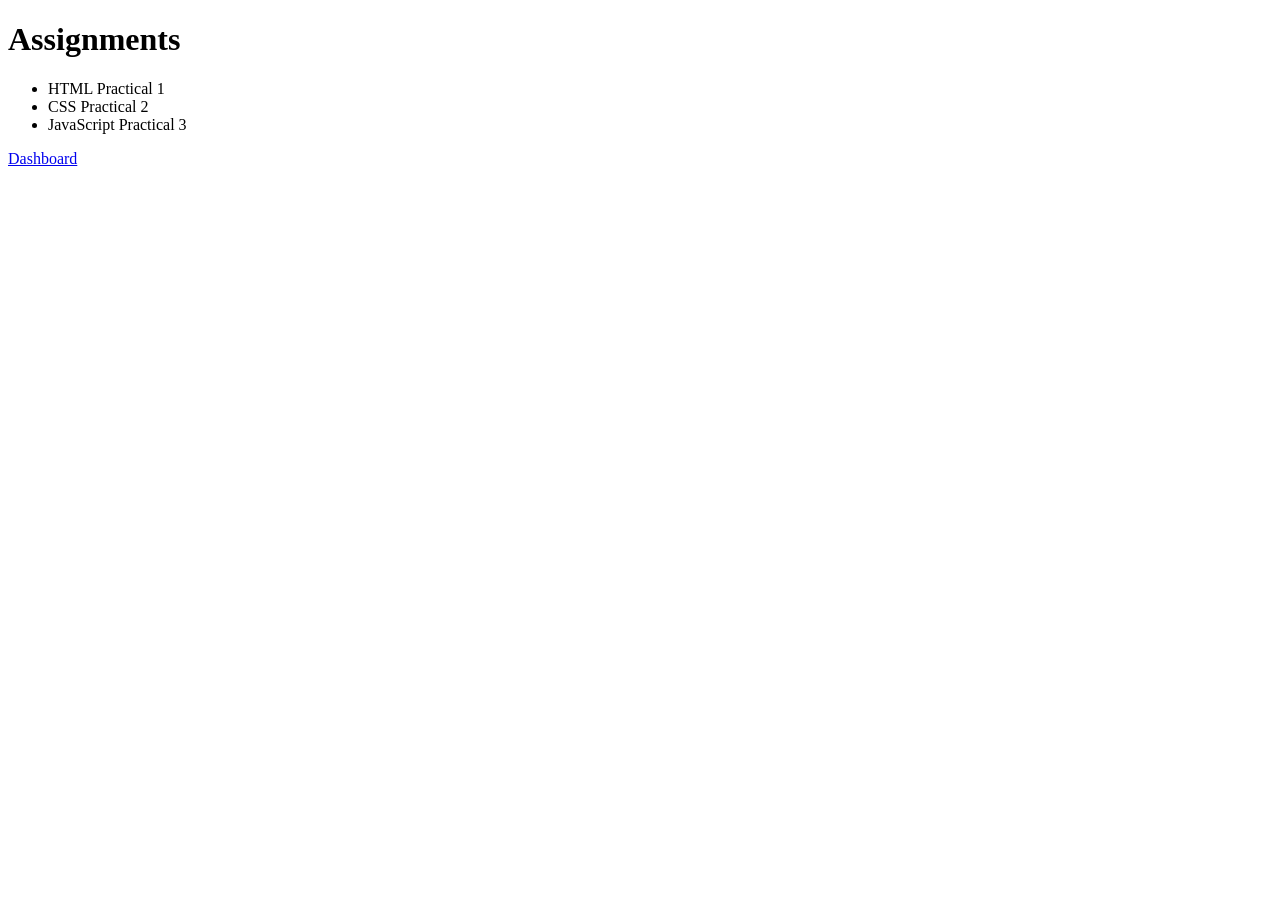
==== pages/assignment.html @ 19e186c9 "Practical 5 Done" ====
<!DOCTYPE html>
<html>
<head>
<title>Assignments</title>
<link rel="stylesheet" href="css/style.css">
</head>

<body>

<h1>Assignments</h1>

<ul>

<li>HTML Practical 1</li>

<li>CSS Practical 2</li>

<li>JavaScript Practical 3</li>

</ul>

<a href="dashboard.html">Dashboard</a>

</body>
</html>
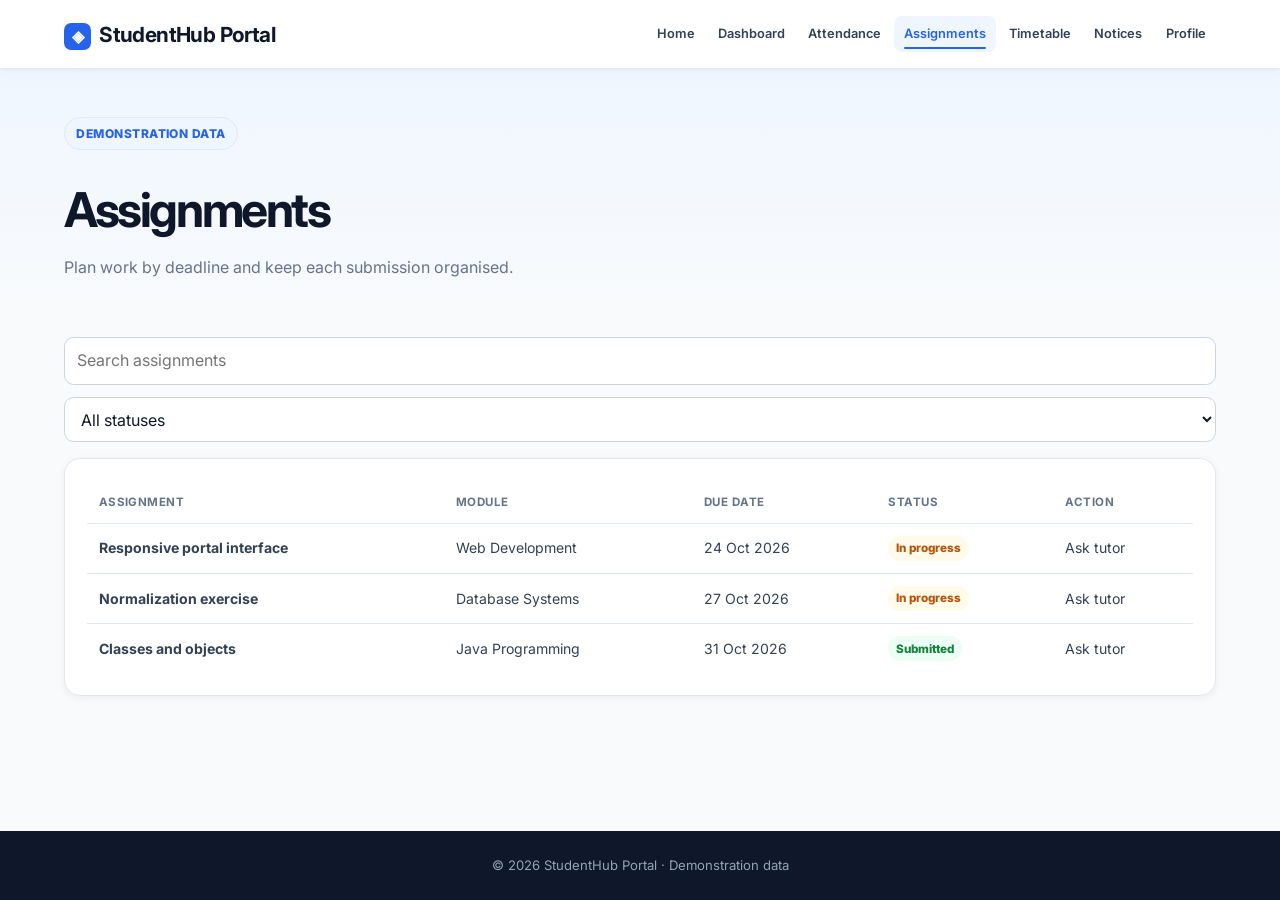
==== commit 7c47e150: "Practical done" ====
--- a/pages/assignment.html
+++ b/pages/assignment.html
@@ -1,25 +1 @@
-<!DOCTYPE html>
-<html>
-<head>
-<title>Assignments</title>
-<link rel="stylesheet" href="css/style.css">
-</head>
-
-<body>
-
-<h1>Assignments</h1>
-
-<ul>
-
-<li>HTML Practical 1</li>
-
-<li>CSS Practical 2</li>
-
-<li>JavaScript Practical 3</li>
-
-</ul>
-
-<a href="dashboard.html">Dashboard</a>
-
-</body>
-</html>+<!doctype html><html lang="en"><head><meta charset="utf-8"><meta name="viewport" content="width=device-width,initial-scale=1"><title>Assignments | StudentHub</title><link rel="stylesheet" href="../style.css"></head><body><header><div class="logo-section"><h1>StudentHub Portal</h1></div><nav aria-label="Main navigation"><a href="index.html">Home</a><a href="dashboard.html">Dashboard</a><a href="attendance.html">Attendance</a><a href="assignment.html">Assignments</a><a href="timetable.html">Timetable</a><a href="notice.html">Notices</a><a href="profile.html">Profile</a></nav></header><main><section class="page-hero"><div class="inner"><span class="eyebrow">Demonstration data</span><h2>Assignments</h2><p>Plan work by deadline and keep each submission organised.</p></div></section><section class="page-shell"><div class="search-row"><input data-table-search="#assignmentTable" type="search" aria-label="Search assignments" placeholder="Search assignments"><select aria-label="Filter by status"><option>All statuses</option><option>In progress</option><option>Submitted</option></select></div><article class="card"><table id="assignmentTable" class="data-table"><thead><tr><th>Assignment</th><th>Module</th><th>Due date</th><th>Status</th><th>Action</th></tr></thead><tbody><tr><td><strong>Responsive portal interface</strong></td><td>Web Development</td><td>24 Oct 2026</td><td><span class="status warning">In progress</span></td><td><a href="contact.html">Ask tutor</a></td></tr><tr><td><strong>Normalization exercise</strong></td><td>Database Systems</td><td>27 Oct 2026</td><td><span class="status warning">In progress</span></td><td><a href="contact.html">Ask tutor</a></td></tr><tr><td><strong>Classes and objects</strong></td><td>Java Programming</td><td>31 Oct 2026</td><td><span class="status">Submitted</span></td><td><a href="contact.html">Ask tutor</a></td></tr></tbody></table></article></section></main><footer><p>© 2026 StudentHub Portal · Demonstration data</p></footer><script src="../js/script.js"></script></body></html>
--- a/style.css
+++ b/style.css
@@ -0,0 +1,10 @@
+@import url('https://fonts.googleapis.com/css2?family=Inter:wght@400;500;600;700;800&display=swap');
+:root{--primary:#2563eb;--primary-dark:#1d4ed8;--secondary:#4f46e5;--navy:#0f172a;--text:#334155;--muted:#64748b;--background:#f8fafc;--surface:#fff;--border:#e2e8f0;--blue-light:#eff6ff;--success:#15803d;--warning:#b45309;--danger:#b91c1c;--shadow-sm:0 2px 8px #0f172a0d;--shadow-md:0 10px 30px #0f172a14;--shadow-lg:0 20px 50px #0f172a1f;--radius:16px;--transition:.2s ease}*{box-sizing:border-box}html{scroll-behavior:smooth}body{margin:0;min-height:100vh;display:flex;flex-direction:column;background:var(--background);color:var(--text);font:16px/1.6 Inter,Arial,sans-serif}main{flex:1}a{color:inherit;text-decoration:none}button,input,select,textarea{font:inherit}button{cursor:pointer}img{max-width:100%}
+header{position:sticky;top:0;z-index:20;display:flex;align-items:center;justify-content:space-between;gap:1.5rem;padding:1rem 5%;background:#fffffff0;border-bottom:1px solid var(--border);backdrop-filter:blur(14px);box-shadow:var(--shadow-sm)}.logo-section{display:flex;align-items:center;flex-shrink:0}.logo-section h1{margin:0;color:var(--navy);font-size:1.3rem;letter-spacing:-.6px}.logo-section h1::before{content:'◈';display:inline-grid;place-items:center;width:1.7rem;height:1.7rem;margin-right:.5rem;border-radius:.45rem;background:var(--primary);color:#fff;font-size:1rem}nav{display:flex;align-items:center;justify-content:flex-end;gap:.15rem}nav a{position:relative;padding:.5rem .65rem;border-radius:.5rem;color:var(--text);font-size:.8rem;font-weight:600}nav a:hover,nav a.active{color:var(--primary);background:var(--blue-light)}nav a.active::after{content:'';position:absolute;right:.65rem;bottom:.22rem;left:.65rem;height:2px;border-radius:99px;background:currentColor}.mobile-menu-btn{display:none;width:2.6rem;height:2.6rem;border:0;border-radius:.6rem;background:var(--blue-light);color:var(--primary);font-size:1.2rem}
+.hero{width:min(1200px,90%);min-height:620px;margin:auto;padding:4.5rem 0;display:grid;grid-template-columns:1.05fr .95fr;align-items:center;gap:4rem}.hero-content{max-width:650px}.hero-badge,.eyebrow{display:inline-flex;align-items:center;gap:.45rem;margin-bottom:1rem;padding:.35rem .7rem;border:1px solid #dbeafe;border-radius:99px;background:var(--blue-light);color:var(--primary);font-size:.75rem;font-weight:800;letter-spacing:.04em;text-transform:uppercase}.hero-badge::before{content:'';width:.4rem;height:.4rem;border-radius:50%;background:currentColor}h1,h2,h3,h4,p{margin-top:0}.hero h2{margin-bottom:1rem;font-size:clamp(2.7rem,5vw,4.4rem);line-height:1.08;letter-spacing:-.07em;background:linear-gradient(90deg,var(--primary),var(--secondary));-webkit-background-clip:text;color:transparent}.hero p{max-width:36rem;color:var(--muted);font-size:1.05rem}.hero-buttons,.access-buttons,.action-row{display:flex;flex-wrap:wrap;gap:.75rem;margin-top:1.8rem}.btn{display:inline-flex;align-items:center;justify-content:center;min-height:2.75rem;padding:.65rem 1rem;border:1px solid var(--primary);border-radius:.65rem;background:var(--primary);color:#fff;font-size:.88rem;font-weight:700;box-shadow:0 5px 15px #2563eb2e;transition:transform var(--transition),background var(--transition),box-shadow var(--transition)}.btn:hover{transform:translateY(-2px);background:var(--primary-dark);box-shadow:0 10px 22px #2563eb40}.btn-secondary{background:#fff;color:var(--primary);border-color:#bfdbfe;box-shadow:none}.btn-secondary:hover{background:var(--blue-light);color:var(--primary-dark)}.btn-danger{background:var(--danger);border-color:var(--danger)}
+.hero-visual{position:relative;display:grid;place-items:center}.hero-visual::before{content:'';position:absolute;width:19rem;height:19rem;border-radius:50%;background:linear-gradient(135deg,#2563eb29,#4f46e51f);filter:blur(35px);z-index:-1}.dashboard-preview{width:min(100%,480px);padding:.75rem;border:1px solid var(--border);border-radius:1.5rem;background:#fff;box-shadow:var(--shadow-lg);transform:perspective(1000px) rotateY(-4deg) rotateX(2deg);transition:transform .4s ease}.dashboard-preview:hover{transform:perspective(1000px) translateY(-5px)}.preview-header{display:flex;gap:.35rem;padding:.55rem}.preview-header span{width:.55rem;height:.55rem;border-radius:50%;background:#cbd5e1}.preview-content{padding:.8rem}.preview-card{height:6rem;margin-bottom:.8rem;border-radius:.8rem;background:linear-gradient(135deg,#f1f5f9,#e0e7ff)}.preview-card.large{height:8rem;background:linear-gradient(135deg,#2563eb,#4f46e5)}.preview-row{display:grid;grid-template-columns:1fr 1fr;gap:.8rem}.preview-row .preview-card{height:6.7rem}.preview-card.small{height:4.5rem;margin-bottom:0}
+.hero-photo{position:relative;width:min(100%,480px);margin:0;overflow:hidden;border:10px solid #fff;border-radius:1.5rem;background:#fff;box-shadow:var(--shadow-lg);transform:perspective(1000px) rotateY(-4deg) rotateX(2deg);transition:transform .4s ease}.hero-photo:hover{transform:perspective(1000px) translateY(-5px)}.hero-photo img{display:block;width:100%;height:23rem;object-fit:cover}.hero-photo figcaption{position:absolute;right:0;bottom:0;left:0;padding:1.1rem 1.25rem;background:linear-gradient(transparent,#0f172ad9);color:#fff;font-size:.88rem}.hero-photo figcaption span{display:block;margin-bottom:.1rem;font-size:.72rem;font-weight:800;letter-spacing:.08em;text-transform:uppercase;color:#bfdbfe}
+.features,.page-shell{width:min(1200px,90%);margin:2rem auto 5rem}.section-heading{max-width:44rem;margin:0 auto 2.6rem;text-align:center}.section-heading>span,.section-label{color:var(--primary);font-size:.75rem;font-weight:800;letter-spacing:.08em;text-transform:uppercase}.section-heading h3{margin:.45rem 0 .6rem;color:var(--navy);font-size:clamp(1.8rem,4vw,2.5rem);line-height:1.2;letter-spacing:-.04em}.section-heading p,.muted{color:var(--muted)}.feature-grid{display:grid;grid-template-columns:repeat(3,1fr);gap:1.25rem}.feature-card,.card{border:1px solid var(--border);border-radius:var(--radius);background:var(--surface);box-shadow:var(--shadow-sm)}.feature-card{position:relative;min-height:10.5rem;padding:1.4rem;display:flex;align-items:flex-start;gap:1rem;transition:transform var(--transition),box-shadow var(--transition),border-color var(--transition)}.feature-card:hover{transform:translateY(-5px);border-color:#bfdbfe;box-shadow:var(--shadow-md)}.feature-icon{display:grid;place-items:center;flex:0 0 3rem;height:3rem;border-radius:.8rem;background:var(--blue-light);color:var(--primary);font-size:1.25rem;font-weight:800}.feature-card h4{margin:.1rem 0 .3rem;color:var(--navy)}.feature-card p{margin:0;color:var(--muted);font-size:.86rem}.feature-arrow{position:absolute;right:1.25rem;bottom:1rem;color:var(--primary);font-size:1.1rem}.portal-access{width:min(1100px,90%);margin:0 auto 5rem;padding:2.75rem 3rem;display:flex;align-items:center;justify-content:space-between;gap:2rem;border:1px solid #dbeafe;border-radius:1.5rem;background:linear-gradient(135deg,#eff6ff,#eef2ff)}.portal-access h3{margin:.35rem 0;color:var(--navy);font-size:1.6rem}.portal-access p{margin:0;color:var(--muted)}
+.page-hero{padding:3rem 0 1.5rem;background:linear-gradient(180deg,#eff6ff,transparent)}.page-hero .inner{width:min(1200px,90%);margin:auto}.page-hero h2{margin:.4rem 0;color:var(--navy);font-size:clamp(2rem,4vw,3rem);letter-spacing:-.05em}.page-hero p{max-width:46rem;margin:0;color:var(--muted)}.page-grid{display:grid;grid-template-columns:2fr 1fr;gap:1.25rem}.card{padding:1.35rem}.card h3{margin-bottom:.95rem;color:var(--navy);font-size:1.05rem}.card-head{display:flex;align-items:center;justify-content:space-between;gap:1rem;margin-bottom:1rem}.card-head h3{margin:0}.status{display:inline-flex;align-items:center;padding:.2rem .5rem;border-radius:99px;background:#ecfdf5;color:var(--success);font-size:.73rem;font-weight:800}.status.warning{background:#fffbeb;color:var(--warning)}.status.danger{background:#fef2f2;color:var(--danger)}.stats-grid{display:grid;grid-template-columns:repeat(4,1fr);gap:1rem;margin-bottom:1.25rem}.stat-card{padding:1.1rem;border:1px solid var(--border);border-radius:var(--radius);background:#fff}.stat-card small{display:block;color:var(--muted);font-weight:600}.stat-card strong{display:block;margin-top:.25rem;color:var(--navy);font-size:1.65rem;line-height:1.2}.stat-card .status{margin-top:.5rem}.data-table{width:100%;border-collapse:collapse}.data-table th,.data-table td{padding:.75rem;border-bottom:1px solid var(--border);text-align:left;font-size:.88rem}.data-table th{color:var(--muted);font-size:.72rem;letter-spacing:.04em;text-transform:uppercase}.data-table tr:last-child td{border-bottom:0}.list{display:grid;gap:.7rem;padding:0;margin:0;list-style:none}.list-item{display:flex;justify-content:space-between;align-items:center;gap:.75rem;padding-bottom:.7rem;border-bottom:1px solid var(--border);font-size:.88rem}.list-item:last-child{padding-bottom:0;border:0}.list-item strong{display:block;color:var(--navy)}.list-item small{color:var(--muted)}.progress{overflow:hidden;height:.5rem;border-radius:99px;background:#e2e8f0}.progress>span{display:block;height:100%;border-radius:inherit;background:var(--primary)}
+.auth-main{display:grid;place-items:center;padding:3.5rem 5%}.auth-layout{width:min(100%,1000px);display:grid;grid-template-columns:1fr 1fr;overflow:hidden;border:1px solid var(--border);border-radius:1.25rem;background:#fff;box-shadow:var(--shadow-md)}.auth-aside{padding:3rem;background:linear-gradient(145deg,var(--primary),var(--secondary));color:#fff}.auth-aside h2{margin:.8rem 0;font-size:2rem;line-height:1.15}.auth-aside p{color:#dbeafe}.auth-points{padding:0;margin:2rem 0 0;list-style:none}.auth-points li{margin:.8rem 0}.auth-points li::before{content:'✓';display:inline-grid;place-items:center;width:1.2rem;height:1.2rem;margin-right:.6rem;border-radius:50%;background:#ffffff2e}.auth-card{padding:3rem}.auth-card h2{margin-bottom:.3rem;color:var(--navy)}.auth-card>p{margin-bottom:1.5rem;color:var(--muted)}.form-group{margin-bottom:1rem}label{display:block;margin-bottom:.35rem;color:var(--navy);font-size:.85rem;font-weight:700}input,select,textarea{width:100%;min-height:2.75rem;padding:.65rem .75rem;border:1px solid #cbd5e1;border-radius:.6rem;background:#fff;color:var(--navy)}textarea{min-height:7rem;resize:vertical}input:focus,select:focus,textarea:focus{outline:3px solid #2563eb2e;border-color:var(--primary)}.password-wrapper{position:relative}.password-wrapper input{padding-right:3rem}.password-toggle{position:absolute;top:50%;right:.35rem;width:2.2rem;height:2.2rem;transform:translateY(-50%);border:0;border-radius:.45rem;background:transparent;color:var(--primary)}.form-message{min-height:1.35rem;margin-top:.85rem;font-size:.86rem;font-weight:600}.form-message.error{color:var(--danger)}.form-message.success{color:var(--success)}.form-hint{margin:.35rem 0 0;color:var(--muted);font-size:.75rem}.form-row{display:grid;grid-template-columns:1fr 1fr;gap:1rem}.search-row{display:flex;flex-wrap:wrap;gap:.75rem;margin-bottom:1rem}.search-row input{flex:1 1 14rem}.empty-state{padding:2rem;text-align:center;color:var(--muted)}.notice{padding:1rem;border-left:4px solid var(--primary);border-radius:.45rem;background:var(--blue-light)}.notice h4{margin:0 0 .25rem;color:var(--navy)}.notice p{margin:0;color:var(--muted);font-size:.88rem}.notice+.notice{margin-top:.8rem}footer{margin-top:auto;padding:1.5rem 5%;background:var(--navy);color:#94a3b8;text-align:center;font-size:.82rem}footer p{margin:0}:focus-visible{outline:3px solid #2563eb73;outline-offset:3px}
+@media(max-width:1050px){header{align-items:flex-start}nav{flex-wrap:wrap}.hero{grid-template-columns:1fr;gap:2.5rem;text-align:center}.hero-content{margin:auto}.hero p{margin-inline:auto}.hero-buttons{justify-content:center}.page-grid{grid-template-columns:1fr}.stats-grid{grid-template-columns:repeat(2,1fr)}.feature-grid{grid-template-columns:repeat(2,1fr)}}@media(max-width:700px){header{align-items:center;padding:.75rem 5%}.mobile-menu-btn{display:block}nav{position:absolute;top:100%;right:0;left:0;display:none;padding:.75rem 5%;border-bottom:1px solid var(--border);background:#fff;box-shadow:var(--shadow-md)}nav.mobile-active{display:grid;grid-template-columns:repeat(2,1fr)}nav a{padding:.65rem}.hero{min-height:auto;padding:3.5rem 0}.hero h2{font-size:2.65rem}.dashboard-preview,.hero-photo{transform:none}.hero-photo img{height:auto;aspect-ratio:4/3}.feature-grid,.stats-grid,.form-row,.auth-layout{grid-template-columns:1fr}.portal-access{flex-direction:column;align-items:flex-start;padding:2rem}.auth-aside,.auth-card{padding:2rem}.page-shell,.features{width:min(92%,1200px)}.data-table{display:block;overflow-x:auto;white-space:nowrap}.action-row .btn,.hero-buttons .btn{flex:1}}@media(prefers-reduced-motion:reduce){*,*::before,*::after{scroll-behavior:auto!important;animation:none!important;transition:none!important}}
